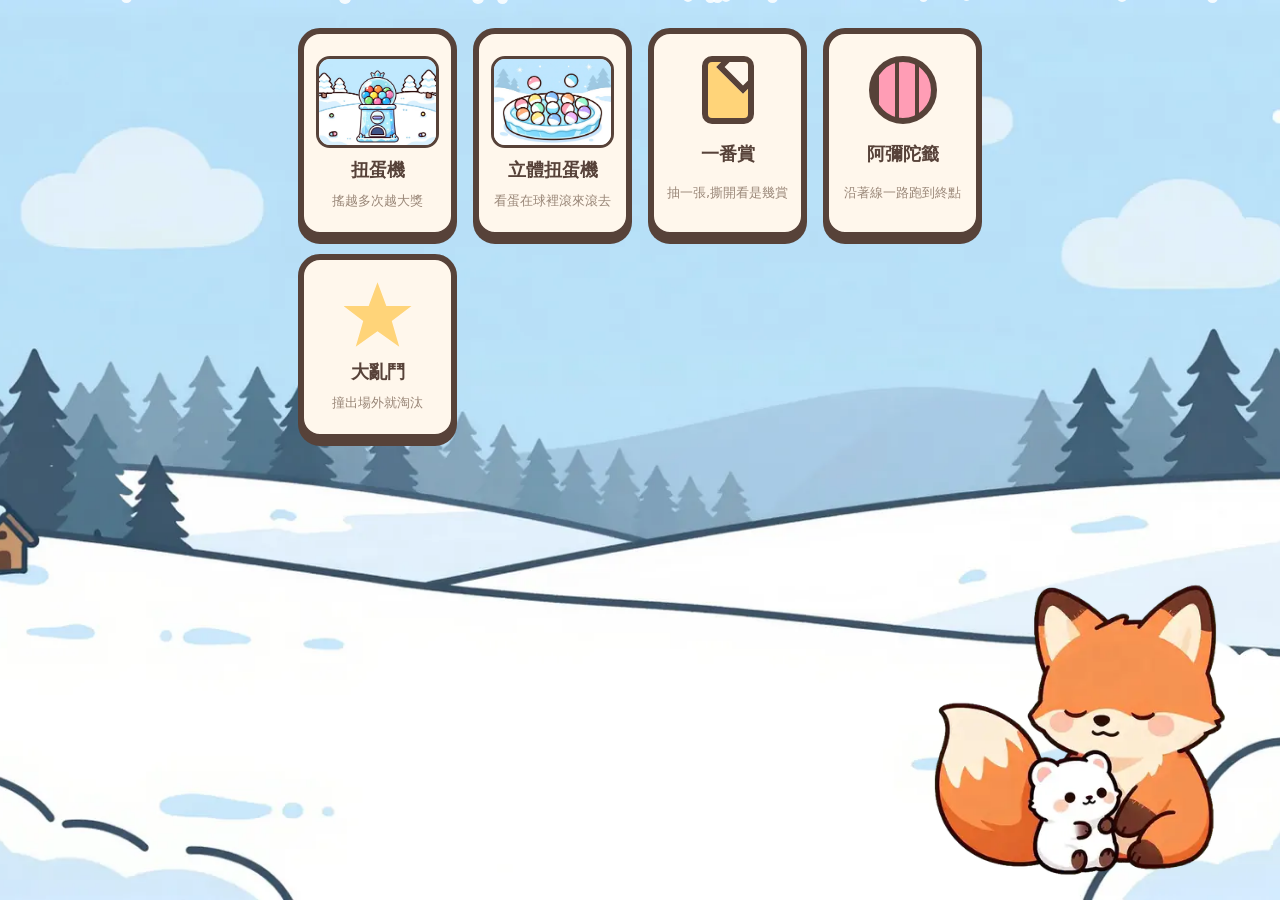
==== index.html @ 7dceeafb "feat(home): illustrated card for the 3D gashapon Co-Authored-By: Claude Opus 5.5 (1M context) <norep" ====
<!doctype html>
<html lang="zh-Hant">
<head>
<meta charset="utf-8">
<meta name="viewport" content="width=device-width, initial-scale=1, viewport-fit=cover">
<meta name="theme-color" content="#FFF7EC">
<title>抽獎小工具</title>
<link rel="stylesheet" href="shared/css/tokens.css">
<link rel="stylesheet" href="shared/css/mascot.css">
<link rel="stylesheet" href="css/home.css">
</head>
<body>
<h1 class="sr-only">抽獎小工具</h1>
<main class="home-grid">
  <a class="card" href="gashapon/">
    <img class="card__art card__art--img" src="img/home/gashapon.webp?v=107d85a2" alt="" aria-hidden="true">
    <span class="card__name">扭蛋機</span>
    <span class="card__desc">搖越多次越大獎</span>
  </a>
  <a class="card" href="gashapon3d/">
    <img class="card__art card__art--img" src="img/home/gashapon3d.webp?v=7a4c37e4" alt="" aria-hidden="true">
    <span class="card__name">立體扭蛋機</span>
    <span class="card__desc">看蛋在球裡滾來滾去</span>
  </a>
  <a class="card" href="ichiban/">
    <span class="card__art card__art--ichiban" aria-hidden="true"></span>
    <span class="card__name">一番賞</span>
    <span class="card__desc">抽一張,撕開看是幾賞</span>
  </a>
  <a class="card" href="ghostleg/">
    <span class="card__art card__art--ghostleg" aria-hidden="true"></span>
    <span class="card__name">阿彌陀籤</span>
    <span class="card__desc">沿著線一路跑到終點</span>
  </a>
  <a class="card" href="smash/">
    <span class="card__art card__art--smash" aria-hidden="true"></span>
    <span class="card__name">大亂鬥</span>
    <span class="card__desc">撞出場外就淘汰</span>
  </a>
</main>
<script type="module">
  import { mountSnow } from './shared/js/snow.js';
  mountSnow();
</script>
<script type="module">
  import { mountMascots } from './shared/js/mascot.js';
  // 首頁的兩隻不換姿勢,永遠 idle + 待機小動作。
  // 2026-10-01 使用者要求跟模式頁一樣固定在右下角(原本是放大版、放在標題旁)。
  mountMascots();
</script>
<script type="module" src="js/preload-modes.js"></script>
</body>
</html>
---- shared/css/tokens.css ----
@import url("./theme-snow.css");

/* ---------- tokens ---------- */
:root {
  --cream: #FFF7EC;
  --cream-deep: #F7E9D6;
  --ink: #574239;
  --coral: #FF8D70;
  --coral-deep: #F06E50;
  --sun: #FFD479;
  --blush: #FF9DB5;
  --mint: #9BE7C4;
  --stroke: 6px;
  --radius: 22px;
  /* SVG 圖示的線條粗細(viewBox 32,顯示約 28px 時畫面上約 3.5px,跟按鈕外框的粗度相稱) */
  --icon-stroke: 4;

  --r-N-a: #FFFFFF;  --r-N-b: #E7DFD4;
  --r-R-a: #8CF0B4;  --r-R-b: #34C77B;
  --r-SR-a: #CBA9FF; --r-SR-b: #8B5CF6;
  /* 稀有度的金與彩虹(2026-10-01 扭蛋機頁調過:「UR 太鮮艷」「SSR 不夠金」),扭蛋機與立體扭蛋機共用。
     小尺寸上 conic 會糊成色輪,所以實心處用流動的線性彩虹,只有光暈用 conic */
  --r-SSR-a: #FFD54A;
  --r-SSR-b: #E3A008;
  --gold: linear-gradient(135deg, #FFE68C 0%, #F7BE1E 38%, #FFF0B3 52%, #E3A008 70%, #F7C948 100%);
  --rainbow: linear-gradient(115deg,
    #FFA3B1 0%, #FFCF9E 18%, #FFF1A6 34%, #A8EBC4 52%, #A6DDFF 70%, #CDB6FF 86%, #FFB8E1 100%);
  --rainbow-conic: conic-gradient(from 0deg,
    #FFA3B1, #FFF1A6, #A8EBC4, #A6DDFF, #CDB6FF, #FFB8E1, #FFA3B1);
}

* { box-sizing: border-box; }

/* 作者端的 display 會蓋掉 hidden 屬性的 UA 樣式,所以要明講一次 */
[hidden] { display: none !important; }

/* 五個模式共用的底色、文字顏色、字體、字重。各模式自己的 body 只留
   layout(display / grid-template-rows / min-height / padding / overflow 那些)。 */
body {
  /* 底色:下面那層固定背景還沒畫出來之前,至少是天空色,不是白的 */
  background: var(--sky-low);
  color: var(--ink);
  font-family: ui-rounded, "Hiragino Maru Gothic ProN", "PingFang TC",
    "Noto Sans TC", system-ui, sans-serif;
  font-weight: 700;
  -webkit-text-size-adjust: 100%;
}

/* 雪地舞台。由前到後:遠景風景畫 → 天空漸層。
   注意這裡只換「舞台」—— 卡片、按鈕維持暖米色,暖色壓在冷色上對比最強,
   小孩最容易看出哪個可以點。

   修訂(2026-10-01):原本直接寫在 body 的 background 上、配
   background-attachment: fixed。使用者在 Safari 上重新整理時,遠景圖有時候
   整張沒畫出來,只剩天空(圖有下載到,伺服器紀錄是 200)。Safari 對 fixed
   背景的重繪一直有已知問題,改成一個 position: fixed 的獨立圖層,不再依賴
   background-attachment。
   層級由後到前:這層背景 -3 → 吉祥物 -2(shared/css/mascot.css)→ 雪花 -1 → 頁面內容。 */
body::before {
  content: "";
  position: fixed;
  inset: 0;
  z-index: -3;
  pointer-events: none;
  background:
    /* 遠景:樹線和小木屋,貼齊底部並依比例寬度撐滿 */
    url("../img/snow-scene.webp"),
    /* 天空 */
    linear-gradient(180deg, var(--sky-top) 0%, var(--sky-low) 45%, var(--sky-low) 100%);
    /* 45% 之後就平掉成純色:背景圖的上緣會落在哪個高度要看視窗比例,
       下半部維持單一顏色才能保證不管接在哪裡都沒有接縫。 */
  background-repeat: no-repeat, no-repeat;
  background-position: center bottom, center;
  /* 遠景圖至少跟視窗一樣高(1600×933 → 寬 = 高 × 1.715):視窗比圖片方的時候(筆電 1440×900),
     原本「寬度撐滿」高度不夠,上面露出一條比圖片天空深的漸層,看起來像一條 header(2026-10-01)。
     手機直式時 100% 比較大,照舊寬度撐滿、上面接天空。 */
  background-size: max(100%, 171.5vh) auto, cover;
}

/* ---------- buttons ---------- */
.btn {
  font: inherit;
  font-weight: 800;
  color: var(--ink);
  background: var(--cream);
  border: var(--stroke) solid var(--ink);
  border-radius: 999px;
  padding: 12px 26px;
  min-height: 52px;
  cursor: pointer;
  box-shadow: 0 5px 0 var(--ink);
  transition: transform .08s, box-shadow .08s;
}
.btn:active { transform: translateY(4px); box-shadow: 0 1px 0 var(--ink); }
.btn:disabled { opacity: .45; box-shadow: 0 5px 0 var(--ink); cursor: default; }
.btn--primary { background: var(--coral); color: #fff; }
.btn--ghost { background: #fff; }
.btn--block { width: 100%; margin-top: 10px; }

.icon-btn {
  font-size: 22px;
  width: 54px;
  height: 54px;
  border-radius: 50%;
  border: var(--stroke) solid var(--ink);
  background: #fff;
  cursor: pointer;
  box-shadow: 0 5px 0 var(--ink);
}
.icon-btn:active { transform: translateY(4px); box-shadow: 0 1px 0 var(--ink); }
.icon-btn--light { border-width: 0; box-shadow: none; background: transparent; color: #fff; }
.icon-btn--light:active { transform: none; }

/* ---------- dialog ---------- */
.dialog {
  width: min(94vw, 460px);
  max-height: 88dvh;
  padding: 0;
  border: var(--stroke) solid var(--ink);
  border-radius: 26px;
  background: var(--cream);
  color: var(--ink);
  font: inherit;
  overflow: hidden;
  display: none;
  grid-template-rows: auto auto auto 1fr auto;
}
.dialog[open] { display: grid; }
.dialog::backdrop { background: rgba(58,46,41,.5); backdrop-filter: blur(2px); }

.dialog__head {
  display: flex;
  align-items: center;
  justify-content: space-between;
  padding: 14px 10px 14px 20px;
  background: var(--coral);
  color: #fff;
}
.dialog__head h2 { margin: 0; font-size: 20px; }

/* 設定組下拉,由 shared/js/dialog.js 驅動,五個模式共用 */
.picker {
  display: flex;
  gap: 8px;
  padding: 12px 16px;
  background: var(--cream-deep);
}
.picker__select {
  flex: 1;
  min-width: 0;
  font: inherit;
  font-weight: 700;
  padding: 10px 12px;
  min-height: 44px;
  border: 4px solid var(--ink);
  border-radius: 14px;
  background: #fff;
  color: var(--ink);
}

.dialog__body { overflow-y: auto; padding: 16px; min-height: 0; -webkit-overflow-scrolling: touch; }

.dialog__foot {
  display: flex;
  gap: 12px;
  padding: 14px 16px max(14px, env(safe-area-inset-bottom));
  background: var(--cream-deep);
}
.dialog__foot .btn { flex: 1; }

/* shared/js/ask.js 驅動的確認框,結構跟 .dialog 一樣,只是尺寸與排版不同 */
.dialog--ask { width: min(88vw, 340px); display: none; }
.dialog--ask[open] { display: block; padding: 24px 22px; }
.ask__text { margin: 0 0 20px; font-size: 18px; text-align: center; line-height: 1.6; }
.ask__buttons { display: flex; gap: 12px; }
.ask__buttons .btn { flex: 1; }

/* ---------- tabs / panel ---------- */
.tabs { display: flex; background: var(--cream-deep); }
.tab {
  flex: 1;
  font: inherit;
  font-size: 15px;
  padding: 12px 4px;
  min-height: 48px;
  border: none;
  border-bottom: 4px solid transparent;
  background: transparent;
  color: #9A8778;
  cursor: pointer;
}
.tab.is-active { color: var(--ink); background: var(--cream); border-bottom-color: var(--sun); }
.panel__hint { margin: 0 0 10px; font-size: 14px; color: #9A8778; }

/* ---------- field ---------- */
.field { display: grid; gap: 6px; margin-bottom: 18px; }
.field__label { font-size: 14px; color: #9A8778; }
.field__input {
  font: inherit;
  font-weight: 700;
  padding: 12px;
  min-height: 48px;
  border: 4px solid var(--ink);
  border-radius: 14px;
  background: #fff;
  color: var(--ink);
}

/* ---------- switch ---------- */
.switch { display: flex; gap: 12px; align-items: flex-start; padding: 10px 0; cursor: pointer; }
.switch input { position: absolute; opacity: 0; width: 0; height: 0; }
.switch__box {
  width: 30px;
  height: 30px;
  flex: none;
  border: 4px solid var(--ink);
  border-radius: 9px;
  background: #fff;
  display: grid;
  place-items: center;
}
.switch input:checked + .switch__box::after {
  content: "✓";
  font-size: 19px;
  color: var(--coral-deep);
}
.switch input:focus-visible + .switch__box { outline: 3px solid var(--sun); outline-offset: 2px; }
.switch__text { display: grid; gap: 2px; }
.switch__text small { font-weight: 400; font-size: 13px; color: #9A8778; }

/* ---------- home link ---------- */
/* 回首頁的路,五個模式共用同一顆鍵、同一個位置(topbar 左側,絕對定位,
   不佔版面寬度,機台名字才能繼續置中)。各模式只要讓自己的 .topbar
   帶上 position: relative 就好。 */
.home-link {
  position: absolute;
  top: 50%;
  left: 6px;
  transform: translateY(-50%);
  display: grid;
  place-items: center;
  width: 44px;
  height: 44px;
  border-radius: 50%;
  font-size: 22px;
  line-height: 1;
  text-decoration: none;
  color: var(--ink);
}
.home-link:active { background: rgba(87, 66, 57, .1); }
.home-link:focus-visible { outline: 3px solid var(--sun); outline-offset: 2px; }

/* 沒有標題列的頁面(2026-10-01 扭蛋機起),← 浮在左上角,不佔版面 */
.home-link--corner {
  position: fixed;
  top: max(10px, env(safe-area-inset-top));
  left: max(8px, env(safe-area-inset-left));
  transform: none;
  z-index: 5;
}

/* 音效、設定放右上角(2026-10-01):設定是給大人用的,放在「轉!」旁邊小孩很容易按到;
   工具列只留「轉!」,主要按鈕單獨置中。 */
.corner-tools {
  position: fixed;
  top: max(10px, env(safe-area-inset-top));
  right: max(10px, env(safe-area-inset-right));
  display: flex;
  gap: 10px;
  z-index: 5;
}
.corner-tools .icon-btn {
  width: 46px;
  height: 46px;
  /* iOS(WebKit)的 <button> 預設內距比較大,46px 的按鈕裝 26px 圖示會被擠偏,
     喇叭的聲波凸出到圓框外面變成一塊白角(使用者 iPhone 截圖,2026-10-01)。
     內距歸零、grid 置中、關掉預設外觀,再用 overflow: hidden 讓任何超出的東西都被圓框裁掉 */
  -webkit-appearance: none;
  appearance: none;
  padding: 0;
  display: grid;
  place-items: center;
  overflow: hidden;
  border-width: 4px;
  box-shadow: 0 4px 0 var(--ink);
}
/* 手寫 SVG 圖示(shared/img/icons.svg) */
.icon { width: 28px; height: 28px; color: var(--ink); stroke-width: var(--icon-stroke); overflow: visible; }
.icon-btn .icon { display: block; margin: auto; }
.home-link .icon { width: 26px; height: 26px; }
.corner-tools .icon { width: 26px; height: 26px; margin: 0; overflow: hidden; }

/* ---------- chip ---------- */
.chip {
  font: inherit;
  font-size: 14px;
  padding: 8px 12px;
  min-height: 44px;
  border: 4px solid var(--ink);
  border-radius: 14px;
  background: #fff;
  color: var(--ink);
  cursor: pointer;
  white-space: nowrap;
}
.chip:disabled { opacity: .35; cursor: default; }
.chip--danger { color: #C03A2B; }

/* 工具列上的「剩 X 顆」膠囊(扭蛋機與立體扭蛋機共用) */
.remain-tag {
  margin: 0;
  padding: 4px 14px;
  border-radius: 999px;
  border: 3px solid var(--ink);
  background: var(--cream);
  font-size: 15px;
  font-variant-numeric: tabular-nums;
}

/* 主要的抽獎鈕(扭蛋機「轉!」、立體扭蛋機「抽獎」共用):陽光黃、大字、每隔一下輕輕晃一次 */
.btn--draw {
  font-size: 30px;
  letter-spacing: .06em;
  padding: 16px 56px;
  min-height: 72px;
  background: var(--sun);
  animation: nudge 2.8s ease-in-out infinite;
}
.btn--draw:disabled { animation: none; }
@media (max-height: 560px) {
.btn--draw { font-size: 22px; min-height: 56px; padding: 12px 36px; }
}

@keyframes nudge {
  0%, 88%, 100% { transform: scale(1); }
  92%           { transform: scale(1.06) rotate(-2deg); }
  96%           { transform: scale(1.06) rotate(2deg); }
}
---- shared/css/mascot.css ----
/* 吉祥物。固定在右下角的一層,不可點,不參與任何模式的排版。
   畫面是 canvas 逐格播放預先生成的影片片段(見 shared/js/mascot.js 開頭)。

   歷史:手刻 SVG → 每個姿勢一張圖 + CSS 呼吸/擠壓/彈跳/飛行
   → 2026-09-30 改成影片片段,外框的形變全部拿掉(影片自己在動,再疊
   形變會跟影片打架)→ 2026-10-01 使用者決定永遠固定在右下角,不再飛到
   畫面中間,飛行位移、傾斜、揭曉放大、錨點也一起拿掉。

   reduced-motion 不處理:吉祥物一律照播(使用者的決定;雪花有自己的處理)。 */
.mascots {
  position: fixed;
  right: 16px;
  bottom: 16px;
  /* 2026-10-01 使用者覺得太小,放大兩次(clamp(96px, 15vh, 180px) → clamp(140px, 28vh, 300px) → 現在)。
     改這裡要一起改 gashapon/css/style.css 的 .machine --mascot-w,機台靠它避開吉祥物 */
  width: clamp(160px, 38vh, 420px);
  aspect-ratio: var(--mascot-aspect, 10 / 9);
  pointer-events: none;
  /* 排在所有頁面內容後面:按鈕、卡片、揭曉面板都疊在牠上面,不會被擋住
     (使用者回報牠蓋住「轉!」跟設定鈕)。層級由後到前:背景 -3 → 吉祥物 -2
     → 雪花 -1 → 頁面內容。雪花跟吉祥物要用不同的值:同一個值的話誰在上面
     看 DOM 順序,而首頁跟模式頁的掛載順序剛好相反。
     代價:扭蛋機、一番賞揭曉時的半透明遮罩會蓋住牠,歡呼看起來會暗一點。 */
  z-index: -2;
}

/* 手機維持原尺寸 */
@media (max-width: 600px) {
  .mascots { width: clamp(96px, 15vh, 180px); }
}

.mascots__canvas {
  display: block;
  width: 100%;
  height: 100%;
}
---- css/home.css ----
/* 首頁沿用 shared/css/tokens.css 的顏色與描邊風格,這裡不再另外定義一套視覺語言 */

html, body {
  margin: 0;
  min-height: 100%;
}

body {
  min-height: 100dvh;
}

/* 2026-10-01 拿掉木牌標題,首頁直接從卡片開始;h1 只留給螢幕閱讀器 */
.sr-only {
  position: absolute;
  width: 1px;
  height: 1px;
  overflow: hidden;
  clip: rect(0 0 0 0);
  white-space: nowrap;
}

.home-grid {
  display: grid;
  grid-template-columns: repeat(auto-fit, minmax(150px, 1fr));
  gap: 16px;
  padding: max(28px, env(safe-area-inset-top)) max(18px, env(safe-area-inset-left)) max(28px, env(safe-area-inset-bottom));
  max-width: 720px;
  margin: 0 auto;
}

.card {
  display: grid;
  justify-items: center;
  gap: 10px;
  padding: 22px 12px;
  min-height: 44px;
  text-decoration: none;
  color: var(--ink);
  background: var(--cream);
  border: var(--stroke) solid var(--ink);
  border-radius: var(--radius);
  box-shadow: 0 6px 0 var(--ink);
  transition: transform .08s, box-shadow .08s;
}
.card:active {
  transform: translateY(4px);
  box-shadow: 0 2px 0 var(--ink);
}

.card__name {
  font-size: 18px;
}
.card__desc {
  font-size: 13px;
  font-weight: 400;
  color: #9A8778;
  text-align: center;
}

/* ---------- 圖示:純 CSS 畫,不引任何圖檔 ---------- */
.card__art {
  width: 68px;
  height: 68px;
  border-radius: 50%;
  border: var(--stroke) solid var(--ink);
}

/* 扭蛋機:上白下彩,跟膠囊造型呼應 */
/* 有插畫的卡片(2026-10-01 起扭蛋機先換;其他模式跟著各自的素材 issue):4:3、撐滿卡片內緣 */
.card__art--img {
  width: 100%;
  height: auto;
  aspect-ratio: 4 / 3;
  border-radius: 14px;
  border: 3px solid var(--ink);
  object-fit: cover;
  display: block;
}

/* 立體扭蛋機:加一顆高光,做出球體感 */
/* 一番賞:一張直立的籤紙,右上角折角 */
.card__art--ichiban {
  width: 52px;
  height: 68px;
  border-radius: 10px;
  background: var(--sun);
  position: relative;
  overflow: hidden;
}
.card__art--ichiban::after {
  content: "";
  position: absolute;
  top: -14px;
  right: -14px;
  width: 26px;
  height: 26px;
  background: var(--cream);
  border: var(--stroke) solid var(--ink);
  transform: rotate(45deg);
}

/* 阿彌陀籤:一格一格的直排線條 */
.card__art--ghostleg {
  background:
    repeating-linear-gradient(90deg,
      var(--ink) 0 4px, transparent 4px 20px)
    var(--blush);
}

/* 大亂鬥:尖角碰撞的星芒 */
.card__art--smash {
  border: none;
  border-radius: 0;
  clip-path: polygon(
    50% 0%, 63% 35%, 100% 35%, 71% 57%,
    82% 95%, 50% 72%, 18% 95%, 29% 57%,
    0% 35%, 37% 35%
  );
  background: var(--sun);
}

@media (max-width: 380px) {
  .home-grid { grid-template-columns: repeat(auto-fit, minmax(130px, 1fr)); gap: 12px; }
}

/* 還沒做好的模式:看得出來、而且點不下去,不要讓小孩撞上 404 */
.card--soon {
  cursor: default;
  opacity: .55;
  box-shadow: 0 4px 0 rgba(87, 66, 57, .25);
}
.card--soon:active { transform: none; box-shadow: 0 4px 0 rgba(87, 66, 57, .25); }
.card__soon {
  margin-top: 4px;
  padding: 3px 12px;
  border-radius: 999px;
  border: 3px solid var(--ink);
  background: var(--cream-deep);
  font-size: 13px;
}
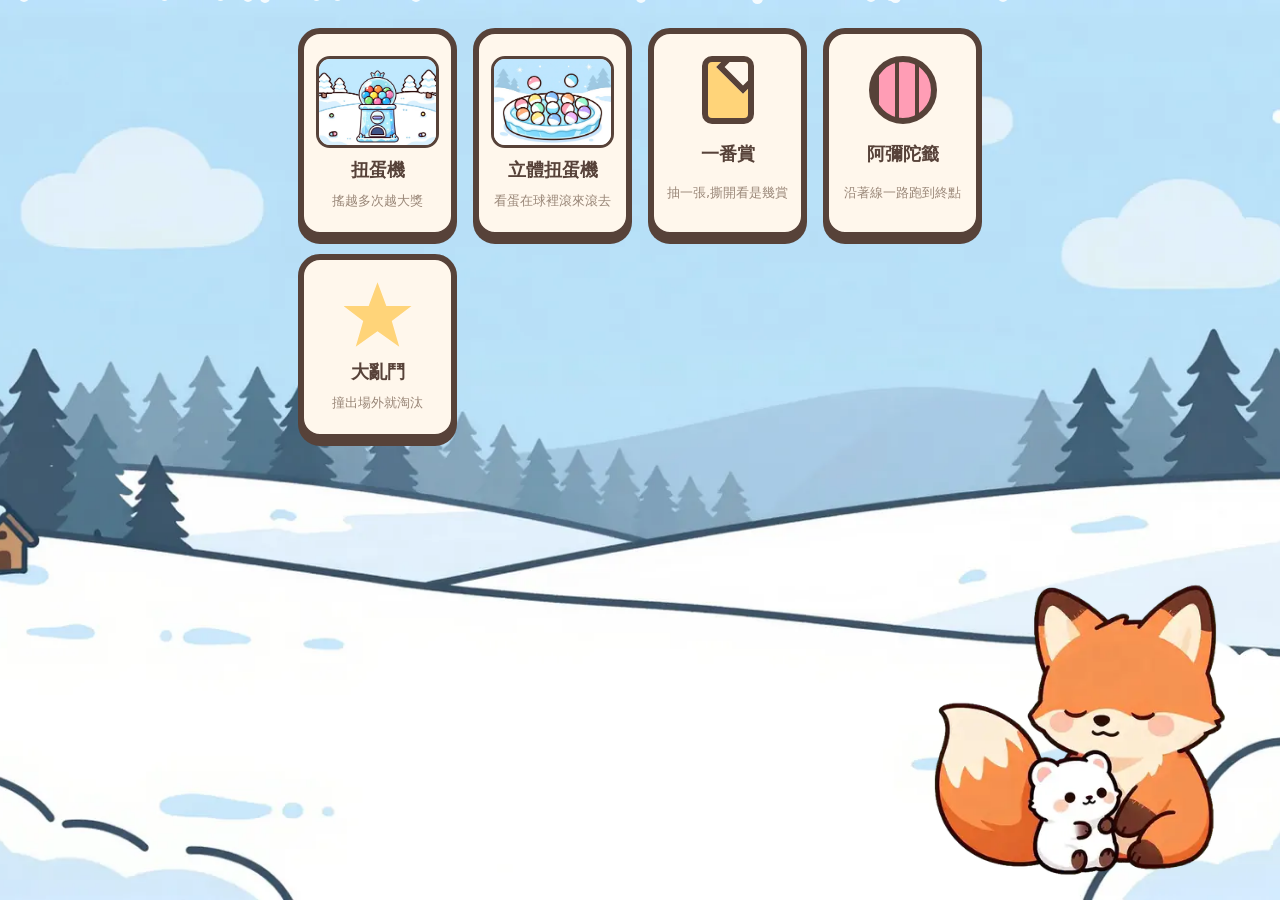
==== commit fee13237: "feat(shared): no zooming and no text selection anywhere on the site viewport locked, touch-action pa" ====
--- a/index.html
+++ b/index.html
@@ -2,12 +2,13 @@
 <html lang="zh-Hant">
 <head>
 <meta charset="utf-8">
-<meta name="viewport" content="width=device-width, initial-scale=1, viewport-fit=cover">
+<meta name="viewport" content="width=device-width, initial-scale=1, maximum-scale=1, user-scalable=no, viewport-fit=cover">
 <meta name="theme-color" content="#FFF7EC">
 <title>抽獎小工具</title>
 <link rel="stylesheet" href="shared/css/tokens.css">
 <link rel="stylesheet" href="shared/css/mascot.css">
 <link rel="stylesheet" href="css/home.css">
+<script src="shared/js/no-zoom.js"></script>
 </head>
 <body>
 <h1 class="sr-only">抽獎小工具</h1>
--- a/shared/css/tokens.css
+++ b/shared/css/tokens.css
@@ -30,6 +30,24 @@
 }
 
 * { box-sizing: border-box; }
+
+/* 全站不能縮放、不能反白(2026-10-02 使用者指定:手機連點會雙擊放大、長按會反白,
+   小孩玩的時候整頁就亂掉;代價是沒辦法放大頁面,使用者知道)。
+   pan-x pan-y = 只留捲動,雙指縮放跟雙擊放大都關掉;viewport 的 user-scalable=no 跟
+   shared/js/no-zoom.js(擋 iOS Safari 的 gesture 事件)一起才擋得乾淨。 */
+html {
+  touch-action: pan-x pan-y;
+  -webkit-user-select: none;
+  user-select: none;
+  -webkit-touch-callout: none;          /* 長按不跳出「拷貝/查詢」選單 */
+  -webkit-tap-highlight-color: transparent;
+}
+/* 設定裡要打獎項名字:輸入框還是要能選字、能編輯 */
+input, textarea, select {
+  -webkit-user-select: text;
+  user-select: text;
+  -webkit-touch-callout: default;
+}
 
 /* 作者端的 display 會蓋掉 hidden 屬性的 UA 樣式,所以要明講一次 */
 [hidden] { display: none !important; }
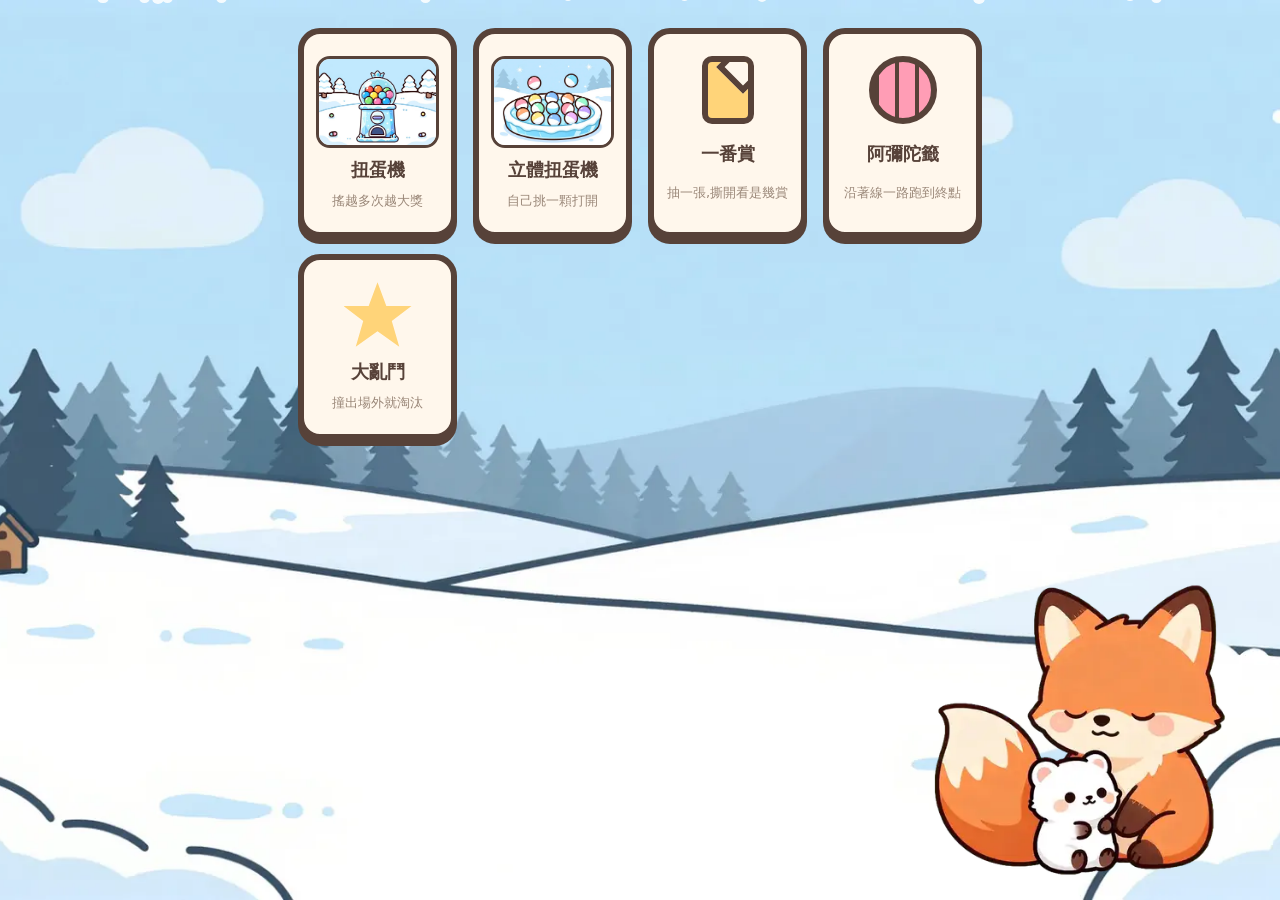
==== commit 9c3220c6: "copy(home): 3D gashapon card says 自己挑一顆打開 Co-Authored-By: Claude Opus 5.5 (1M context) <noreply@anth" ====
--- a/index.html
+++ b/index.html
@@ -21,7 +21,7 @@
   <a class="card" href="gashapon3d/">
     <img class="card__art card__art--img" src="img/home/gashapon3d.webp?v=7a4c37e4" alt="" aria-hidden="true">
     <span class="card__name">立體扭蛋機</span>
-    <span class="card__desc">看蛋在球裡滾來滾去</span>
+    <span class="card__desc">自己挑一顆打開</span>
   </a>
   <a class="card" href="ichiban/">
     <span class="card__art card__art--ichiban" aria-hidden="true"></span>
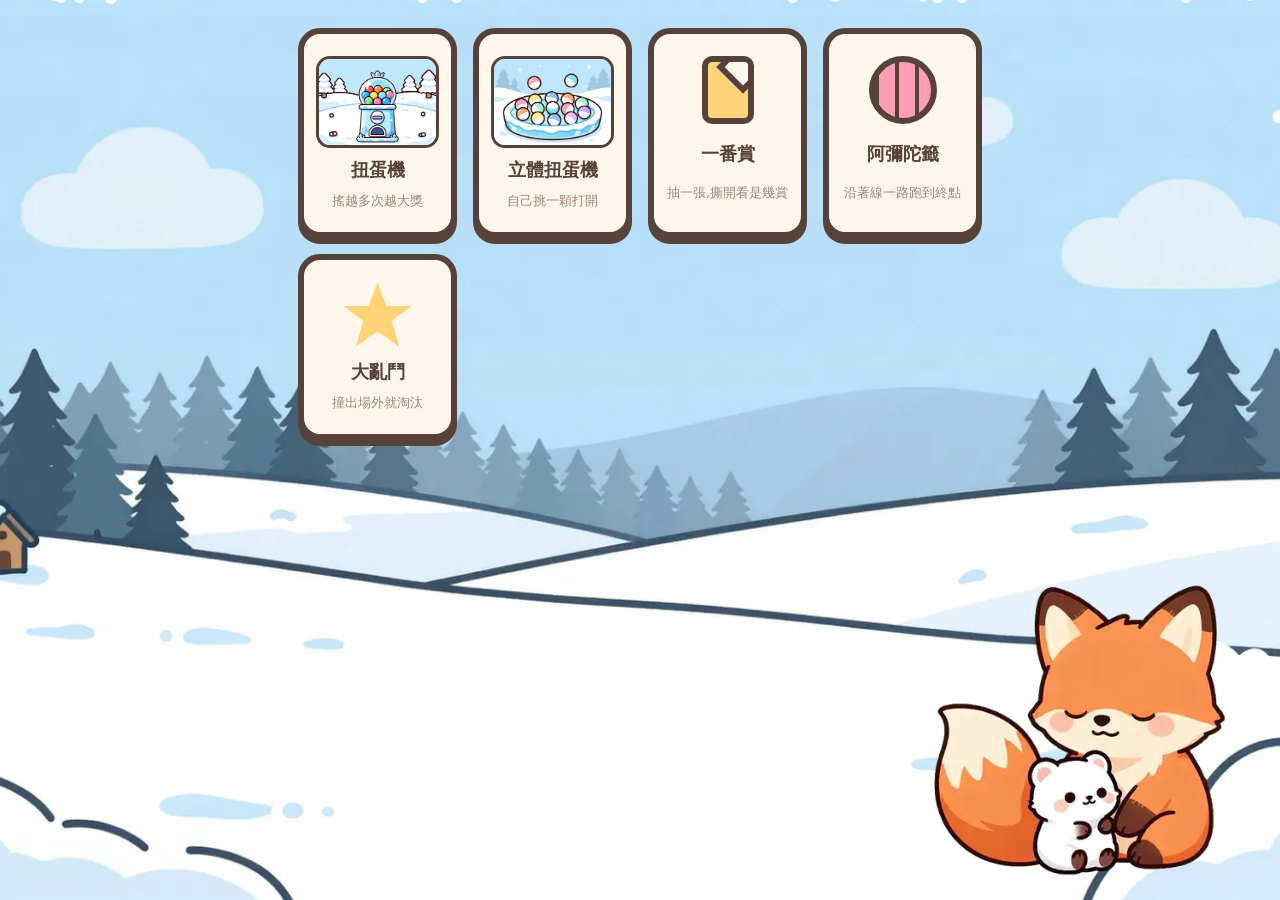
==== commit 84803f31: "fix(shared): block iOS double-tap zoom on every element and in JS; version shared CSS/JS URLs - touc" ====
--- a/index.html
+++ b/index.html
@@ -5,10 +5,10 @@
 <meta name="viewport" content="width=device-width, initial-scale=1, maximum-scale=1, user-scalable=no, viewport-fit=cover">
 <meta name="theme-color" content="#FFF7EC">
 <title>抽獎小工具</title>
-<link rel="stylesheet" href="shared/css/tokens.css">
+<link rel="stylesheet" href="shared/css/tokens.css?v=c3b419a4">
 <link rel="stylesheet" href="shared/css/mascot.css">
 <link rel="stylesheet" href="css/home.css">
-<script src="shared/js/no-zoom.js"></script>
+<script src="shared/js/no-zoom.js?v=8367d6ed"></script>
 </head>
 <body>
 <h1 class="sr-only">抽獎小工具</h1>
--- a/shared/css/tokens.css
+++ b/shared/css/tokens.css
@@ -42,6 +42,9 @@
   -webkit-touch-callout: none;          /* 長按不跳出「拷貝/查詢」選單 */
   -webkit-tap-highlight-color: transparent;
 }
+/* iOS Safari 判斷雙擊放大時看的是被點的那個元素本身,只寫在 html 上擋不住(使用者實機:
+   連點「搖動」還是會放大),每個元素都要寫;JS 那層(no-zoom.js)再補一道 */
+*, *::before, *::after { touch-action: pan-x pan-y; }
 /* 設定裡要打獎項名字:輸入框還是要能選字、能編輯 */
 input, textarea, select {
   -webkit-user-select: text;
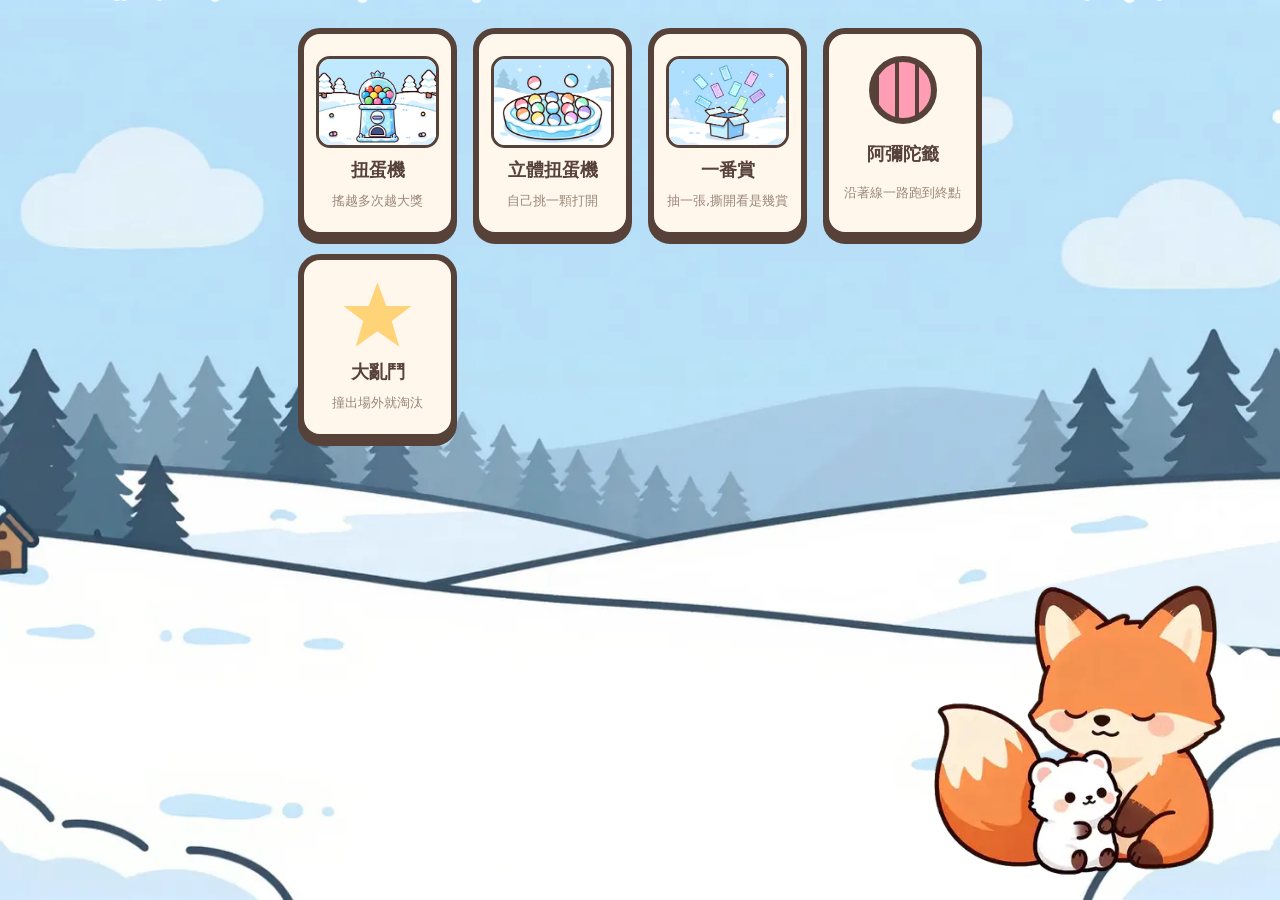
==== commit 5a39f0ad: "feat(home): ichiban card illustration (tickets flying out of an icy box) Co-Authored-By: Claude Opus" ====
--- a/index.html
+++ b/index.html
@@ -24,7 +24,7 @@
     <span class="card__desc">自己挑一顆打開</span>
   </a>
   <a class="card" href="ichiban/">
-    <span class="card__art card__art--ichiban" aria-hidden="true"></span>
+    <img class="card__art card__art--img" src="img/home/ichiban.webp?v=f135284c" alt="" aria-hidden="true">
     <span class="card__name">一番賞</span>
     <span class="card__desc">抽一張,撕開看是幾賞</span>
   </a>
--- a/css/home.css
+++ b/css/home.css
@@ -78,27 +78,6 @@
 }
 
 /* 立體扭蛋機:加一顆高光,做出球體感 */
-/* 一番賞:一張直立的籤紙,右上角折角 */
-.card__art--ichiban {
-  width: 52px;
-  height: 68px;
-  border-radius: 10px;
-  background: var(--sun);
-  position: relative;
-  overflow: hidden;
-}
-.card__art--ichiban::after {
-  content: "";
-  position: absolute;
-  top: -14px;
-  right: -14px;
-  width: 26px;
-  height: 26px;
-  background: var(--cream);
-  border: var(--stroke) solid var(--ink);
-  transform: rotate(45deg);
-}
-
 /* 阿彌陀籤:一格一格的直排線條 */
 .card__art--ghostleg {
   background:
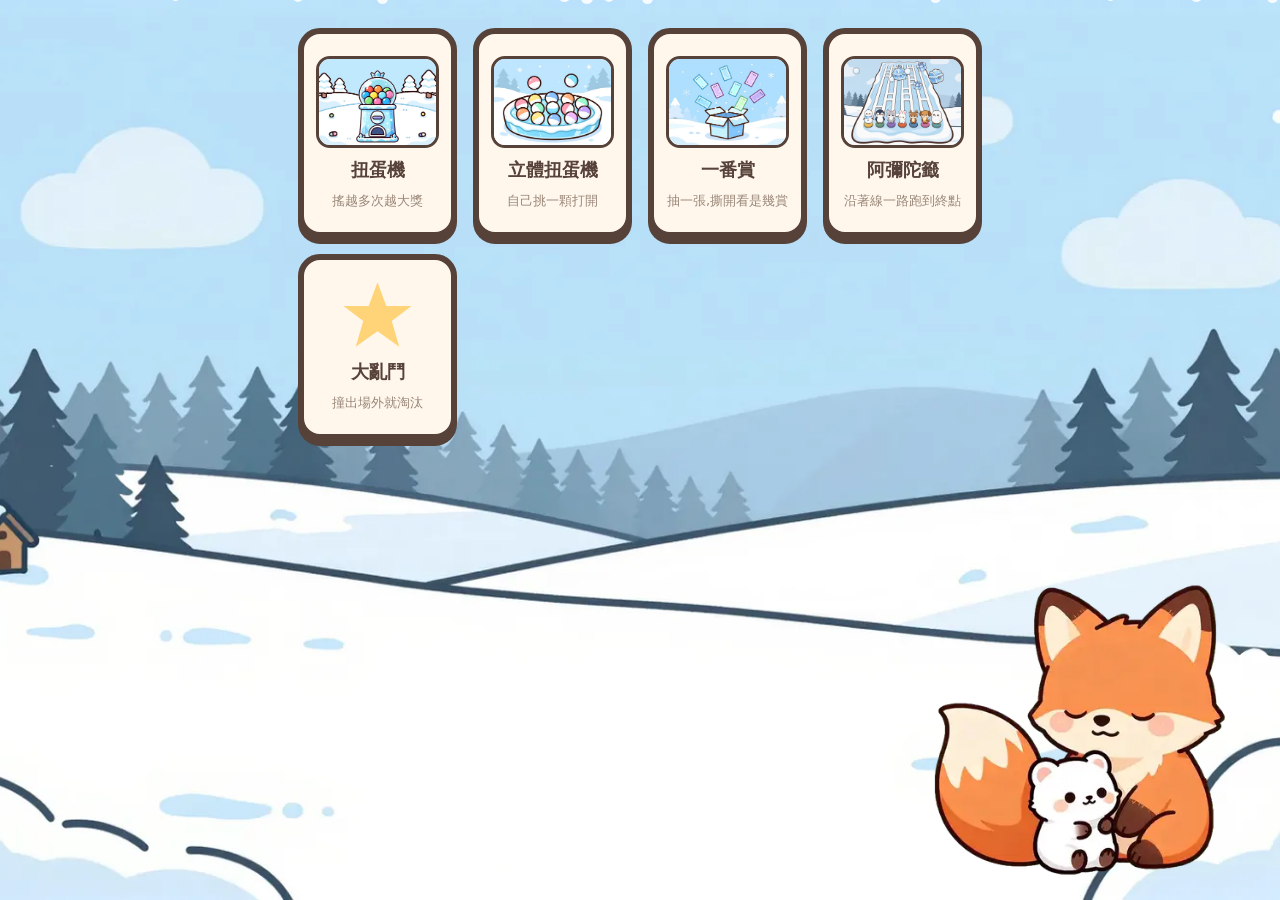
==== commit 183d3bc8: "feat(home): ghostleg card illustration — a game render restyled by image edit z_image could not draw" ====
--- a/index.html
+++ b/index.html
@@ -29,7 +29,7 @@
     <span class="card__desc">抽一張,撕開看是幾賞</span>
   </a>
   <a class="card" href="ghostleg/">
-    <span class="card__art card__art--ghostleg" aria-hidden="true"></span>
+    <img class="card__art card__art--img" src="img/home/ghostleg.webp?v=39eac229" alt="" aria-hidden="true">
     <span class="card__name">阿彌陀籤</span>
     <span class="card__desc">沿著線一路跑到終點</span>
   </a>
--- a/css/home.css
+++ b/css/home.css
@@ -77,15 +77,6 @@
   display: block;
 }
 
-/* 立體扭蛋機:加一顆高光,做出球體感 */
-/* 阿彌陀籤:一格一格的直排線條 */
-.card__art--ghostleg {
-  background:
-    repeating-linear-gradient(90deg,
-      var(--ink) 0 4px, transparent 4px 20px)
-    var(--blush);
-}
-
 /* 大亂鬥:尖角碰撞的星芒 */
 .card__art--smash {
   border: none;
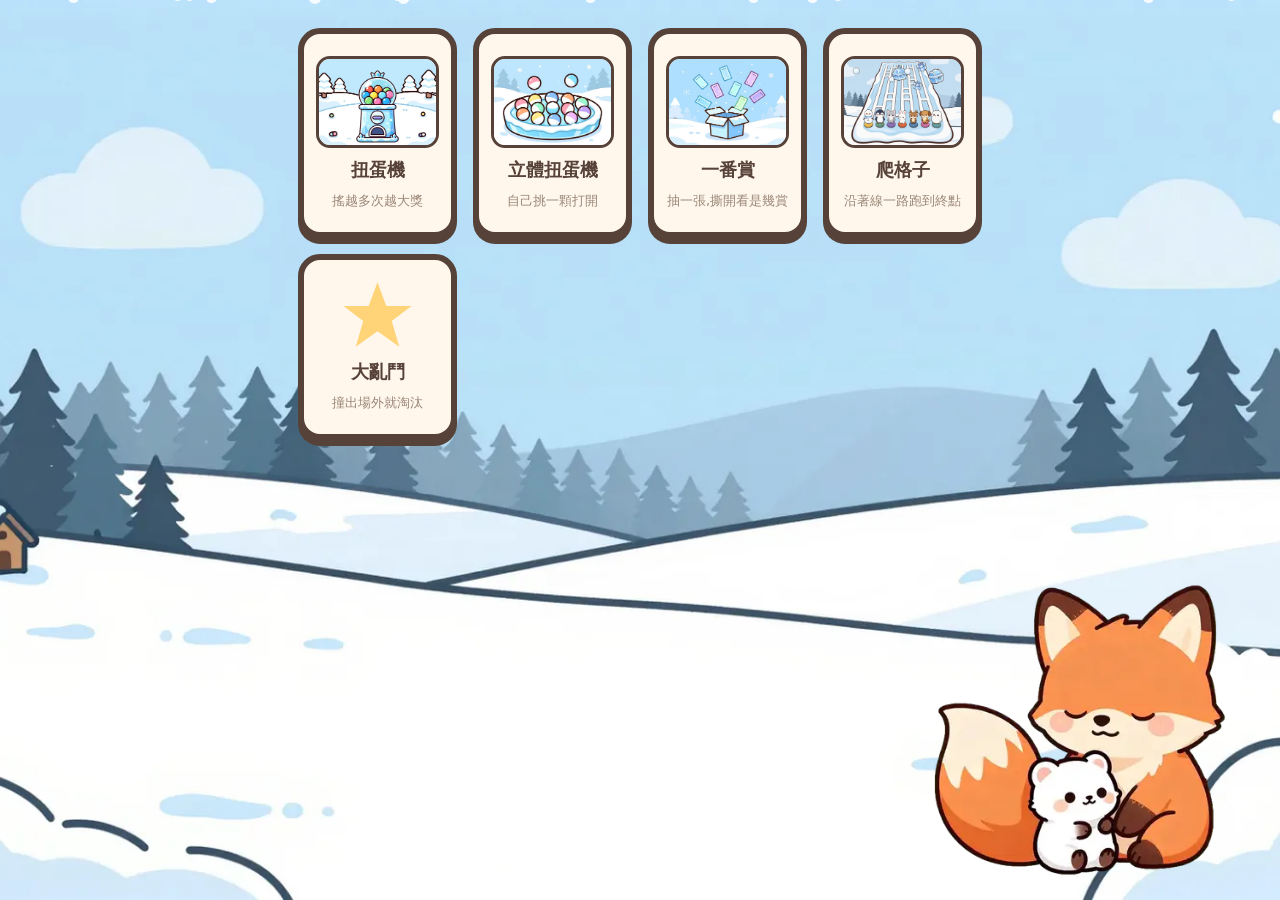
==== commit 04673e6b: "feat(ghostleg): rename 阿彌陀籤 to 爬格子 — easier for kids Visible names only (page title, header, setting" ====
--- a/index.html
+++ b/index.html
@@ -30,7 +30,7 @@
   </a>
   <a class="card" href="ghostleg/">
     <img class="card__art card__art--img" src="img/home/ghostleg.webp?v=39eac229" alt="" aria-hidden="true">
-    <span class="card__name">阿彌陀籤</span>
+    <span class="card__name">爬格子</span>
     <span class="card__desc">沿著線一路跑到終點</span>
   </a>
   <a class="card" href="smash/">
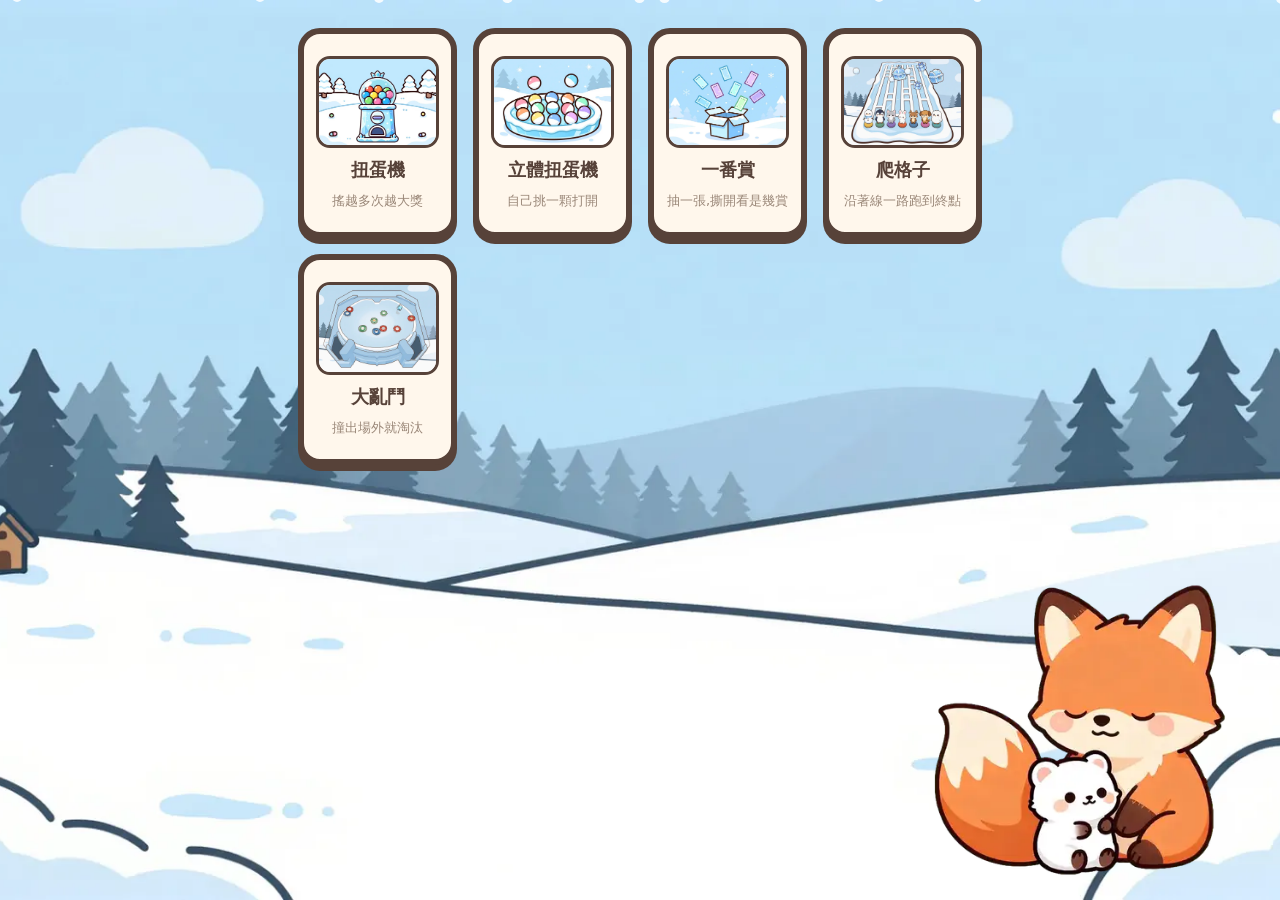
==== commit 411ec048: "feat(home): smash card illustration — a real stadium match restyled by image edit Co-Authored-By: Cl" ====
--- a/index.html
+++ b/index.html
@@ -34,7 +34,7 @@
     <span class="card__desc">沿著線一路跑到終點</span>
   </a>
   <a class="card" href="smash/">
-    <span class="card__art card__art--smash" aria-hidden="true"></span>
+    <img class="card__art card__art--img" src="img/home/smash.webp?v=2a9bd549" alt="" aria-hidden="true">
     <span class="card__name">大亂鬥</span>
     <span class="card__desc">撞出場外就淘汰</span>
   </a>
--- a/css/home.css
+++ b/css/home.css
@@ -77,18 +77,6 @@
   display: block;
 }
 
-/* 大亂鬥:尖角碰撞的星芒 */
-.card__art--smash {
-  border: none;
-  border-radius: 0;
-  clip-path: polygon(
-    50% 0%, 63% 35%, 100% 35%, 71% 57%,
-    82% 95%, 50% 72%, 18% 95%, 29% 57%,
-    0% 35%, 37% 35%
-  );
-  background: var(--sun);
-}
-
 @media (max-width: 380px) {
   .home-grid { grid-template-columns: repeat(auto-fit, minmax(130px, 1fr)); gap: 12px; }
 }
